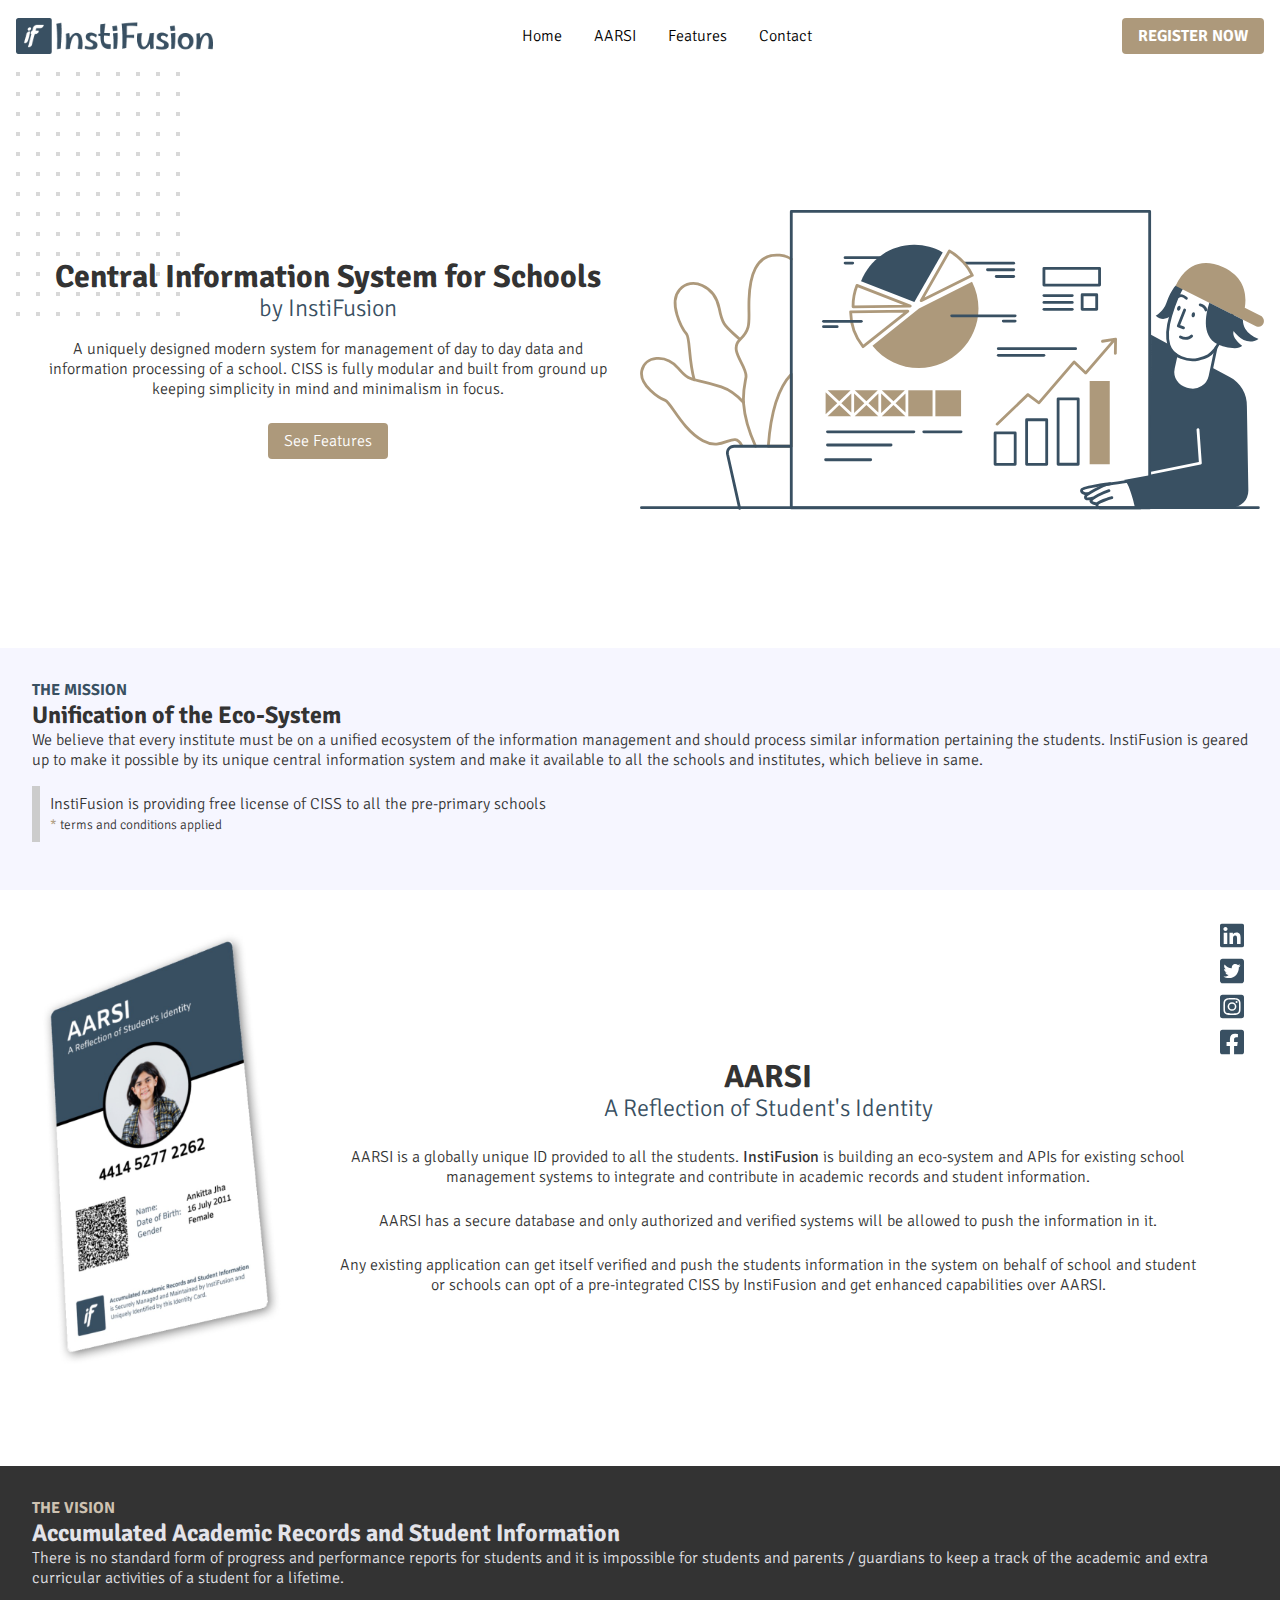
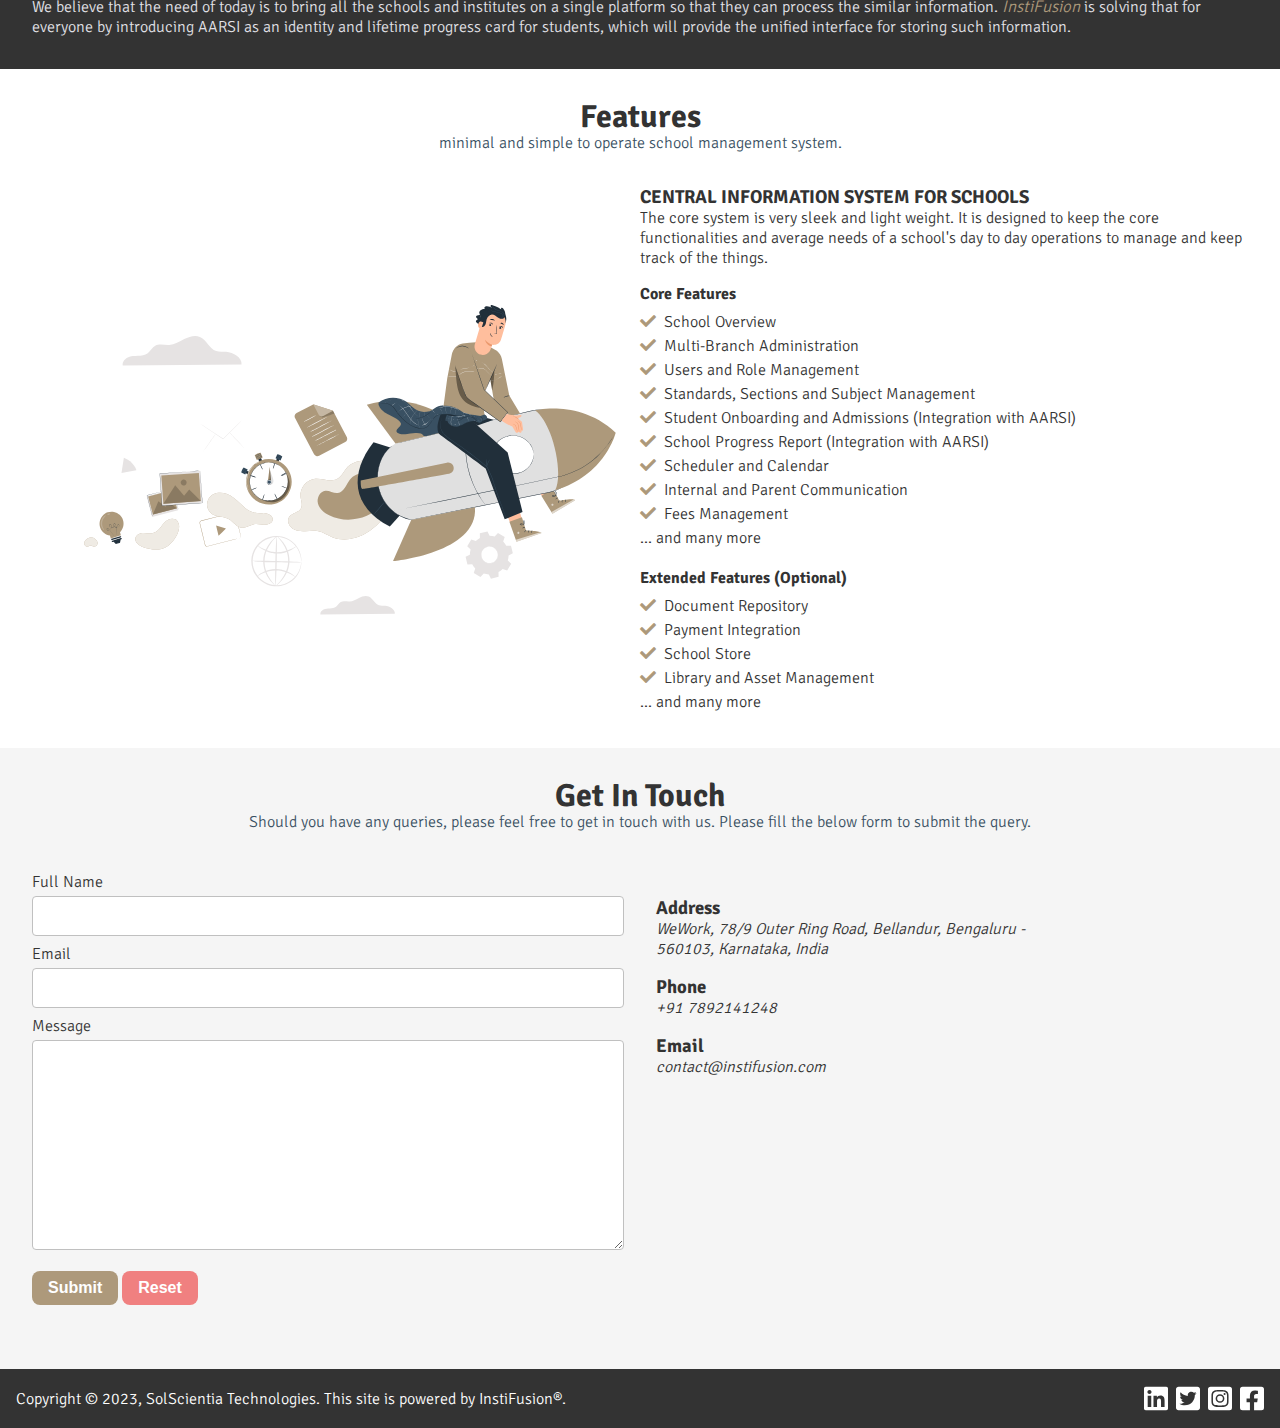
==== index.html @ fc9e1038 "initial commit" ====
<!DOCTYPE html>
<html lang="en">

<head>
  <meta charset="UTF-8">
  <meta name="viewport" content="width=device-width, initial-scale=1.0, shrink-to-fit=no, maximum-scale=1.0, user-scalable=no">
  <title>InstiFusion - AARSI: One Nation, One ID for Students</title>
  <link rel="shortcut icon" type="image/x-icon" href="favicon.ico">
  <link rel="manifest" href="manifest.webmanifest">
  <link rel="apple-touch-icon" sizes="180x180" href="assets/icons/apple-touch-icon.png">
  <link rel="icon" type="image/png" sizes="32x32" href="favicon-32x32.png">
  <link rel="icon" type="image/png" sizes="194x194" href="favicon-194x194.png">
  <link rel="icon" type="image/png" sizes="192x192" href="assets/icons/android-chrome-192x192.png">
  <link rel="icon" type="image/png" sizes="16x16" href="favicon-16x16.png">
  <link rel="icon" type="image/svg+xml" href="favicon.svg">
  <link rel="icon" type="image/png" href="favicon.png">
  <link rel="mask-icon" href="assets/icons/safari-pinned-tab.svg" color="#395062">
  <meta name="msapplication-TileColor" content="#395062">
  <meta name="msapplication-TileImage" content="assets/icons/mstile-144x144.png">
  <meta name="msapplication-config" content="browserconfig.xml">
  <meta name="theme-color" content="#395062">
  <meta property="og:title" content="One Nation, One ID for Students | InstiFusion">
  <meta property="og:site_name" content="InstiFusion">
  <meta property="og:url" content="https://integration-srv.instifusion.com">
  <meta property="og:description" content="InstiFusion is the privately managed repository of the students academic records and the issuer of the AARSI ID (Accumulated Academic Records and Student Information Identifier).">
  <meta property="og:type" content="website">
  <meta property="og:image" content="https://integration-srv.instifusion.com/assets/instifusion-social-open-graph-1200x630.jpg">
  <meta property="og:image:width" content="1280">
  <meta property="og:image:height" content="640">
  <meta name="description" content="InstiFusion is the privately managed repository of the students academic records and the issuer of the AARSI ID (Accumulated Academic Records and Student Information Identifier)." />
  <meta name="keywords" content="School Management System, One Nation One ID for Students, School ERP, School CRM" />
  <link rel="preconnect" href="https://fonts.googleapis.com">
  <link rel="preconnect" href="https://fonts.gstatic.com" crossorigin>
  <link rel="stylesheet" href="https://cdnjs.cloudflare.com/ajax/libs/font-awesome/5.10.0/css/all.min.css">
  <link rel="stylesheet" href="styles/main.min.css">
  <link rel="stylesheet" href="styles/mobile.min.css">
  <link rel="stylesheet" href="https://fonts.googleapis.com/css2?family=Work+Sans:wght@300;400;500;600;700&display=swap">
  <link rel="stylesheet" href="https://fonts.googleapis.com/css2?family=Signika+Negative:wght@300;400;500;600;700&display=swap">
  <!-- Google tag (gtag.js) -->
  <script async src="https://www.googletagmanager.com/gtag/js?id=G-83CC4L3MT0"></script>
  <script>
    window.dataLayer = window.dataLayer || [];
    function gtag() { dataLayer.push(arguments); }
    gtag('js', new Date());

    gtag('config', 'G-83CC4L3MT0');
  </script>
</head>

<body>
  <header>
    <div class="logo">
      <img src="assets/instifusion-logo-text-theme.png" width="264" height="48" alt="logo" class="full">
      <img src="assets/instifusion-logo-theme.png" width="264" height="48" alt="logo" class="small">
    </div>
    <nav>
      <ul>
        <li>
          <a href="#home">home</a>
        </li>
        <li>
          <a href="#aarsi">AARSI</a>
        </li>
        <li>
          <a href="#features">features</a>
        </li>
        <li>
          <a href="#contact">contact</a>
        </li>
      </ul>
    </nav>
    <div class="actions">
      <a href="https://portal.integration-srv.instifusion.com/auth/signup">Register Now</a>
    </div>
  </header>
  <main>
    <!-- HOME SECTION -->
    <section id="home">
      <div class="section-content center-text">
        <div class="heading">
          <div>
            <h1>Central Information System for Schools</h1>
            <span>by InstiFusion</span>
          </div>
          <p>A uniquely designed modern system for management of day to day data and information processing of a school.
            CISS is fully modular and built from ground up keeping simplicity in mind and minimalism in focus.</p>
        </div>
        <a href="#features" class="button">See Features</a>
      </div>
      <img src="assets/graphs-statistics_outline.svg" alt="hero" width="784" height="1344" class="section-graphics">
    </section>

    <!-- HOME ADDON SECTION -->
    <section id="home-addon">
      <span class="caption">The Mission</span>
      <h2>Unification of the Eco-System</h2>
      <p>We believe that every institute must be on a unified ecosystem of the information management and should process similar information pertaining the students.
        InstiFusion is geared up to make it possible by its unique central information system and make it available to all the schools and institutes, which believe in same.</p>
      <blockquote>InstiFusion is providing free license of CISS to all the pre-primary schools<br><small><span style="color: var(--secondary-color)">* </span>terms and conditions applied</small></blockquote>
    </section>

    <!-- AARSI SECTION -->
    <section id="aarsi">
      <img src="assets/aarsi_card_03-squashed.jpg" alt="hero" width="784" height="1344">
      <div class="section-content center-text">
        <ul>
          <li><a href="https://linkedin.com/showcase/instifusion" target="_blank"><img src="assets/icons/social/linkedin-square.svg" alt="linkedin"></a></li>
          <li><a href="https://twitter.com/InstiFusionID" target="_blank"><img src="assets/icons/social/twitter-square.svg" alt="twitter"></a></li>
          <li><a href="https://instagram.com/InstiFusion" target="_blank"><img src="assets/icons/social/instagram-square.svg" alt="instagram"></a></li>
          <li><a href="https://facebook.com/InstiFusion" target="_blank"><img src="assets/icons/social/facebook-square.svg" alt="facebook"></a></li>
        </ul>
        <div class="heading">
          <h2>AARSI</h2>
          <span>A Reflection of Student's Identity</span>
        </div>
        <div>AARSI is a globally unique ID provided to all the students. <strong>InstiFusion</strong> is building an eco-system and APIs for existing school management systems to integrate and contribute in academic records and student information.</div>
        <div>AARSI has a secure database and only authorized and verified systems will be allowed to push the information in it.</div>
        <div>Any existing application can get itself verified and push the students information in the system on behalf of school and student or schools can opt of a pre-integrated CISS by InstiFusion and get enhanced capabilities over AARSI.</div>
        <!-- <a class="button">Learn more</a> -->
      </div>
    </section>

    <!-- AARSI ADDON SECTION -->
    <section id="aarsi-addon">
      <span class="caption light">The Vision</span>
      <h2>Accumulated Academic Records and Student Information</h2>
      <p>There is no standard form of progress and performance reports for students and it is impossible for students and parents / guardians to keep a track of the academic and
        extra curricular activities of a student for a lifetime.</p>
      <p style="margin-top: 0.5rem;">We believe that the need of today is to bring all the schools and institutes on a single platform so that they can process the similar information.
        <span style="color: var(--secondary-color); font-style: italic; font-size: 1.05em;">InstiFusion</span> is solving that for everyone by introducing AARSI as an identity and lifetime progress card for students, which will provide the unified interface for storing such information.
      </p>
    </section>

    <!-- FEATURES SECTION -->
    <section id="features">
      <h2 class="center-text">Features</h2>
      <p class="center-text">minimal and simple to operate school management system.</p>
      <div>

        <img src="assets/instifusion-features-infographic.svg" alt="hero" width="784" height="1344">

        <div class="section-contents">
          <div>
            <h3>CENTRAL INFORMATION SYSTEM FOR SCHOOLS</h3>
            <p>The core system is very sleek and light weight. It is designed to keep the core functionalities and average needs of a school's day to day operations to manage and keep track of the things.</p>
          </div>
          <div>
            <h4>Core Features</h4>
            <ul>
              <li><i class="fa fa-check"></i> School Overview</li>
              <li><i class="fa fa-check"></i> Multi-Branch Administration</li>
              <li><i class="fa fa-check"></i> Users and Role Management</li>
              <li><i class="fa fa-check"></i> Standards, Sections and Subject Management</li>
              <li><i class="fa fa-check"></i> Student Onboarding and Admissions (Integration with AARSI)</li>
              <li><i class="fa fa-check"></i> School Progress Report (Integration with AARSI)</li>
              <li><i class="fa fa-check"></i> Scheduler and Calendar</li>
              <li><i class="fa fa-check"></i> Internal and Parent Communication</li>
              <li><i class="fa fa-check"></i> Fees Management</li>
              <li>... and many more</li>
            </ul>
          </div>
          <div>
            <h4>Extended Features (Optional)</h4>
            <ul>
              <li><i class="fa fa-check"></i> Document Repository</li>
              <li><i class="fa fa-check"></i> Payment Integration</li>
              <li><i class="fa fa-check"></i> School Store</li>
              <li><i class="fa fa-check"></i> Library and Asset Management</li>
              <li>... and many more</li>
            </ul>
          </div>
        </div>
      </div>
    </section>

    <!-- SECTION CONTACT -->
    <section id="contact">
      <div class="heading center-text">
        <h2 class="center-text">Get In Touch</h2>
        <p>Should you have any queries, please feel free to get in touch with us. Please fill the below form to submit the query.</p>
      </div>

      <div class="section-content">
        <form action="https://formsubmit.co/88fb4e77d060c62035927e49495a8a98" method="POST">
          <input type="hidden" name="_next" value="https://integration-srv.instifusion.com">
          <input type="hidden" name="_subject" value="InstiFusion Form Submission">
          <!-- <input type="hidden" name="_captcha" value="true"> -->
          <div>
            <label for="txtName">Full Name</label>
            <input class="txtName" name="txtName" id="txtName" type="text" required>
          </div>
          <div>
            <label for="txtEmail">Email</label>
            <input class="txtEmail" name="txtEmail" id="txtEmail" type="email" required>
          </div>
          <div>
            <label for="txtMessage">Message</label>
            <textarea class="txtMessage" name="txtMessage" id="txtMessage" rows="10" maxlength="50"></textarea>
          </div>
          <div style="padding-top: 1rem;">
            <input type="submit" value="Submit">
            <input type="reset" value="Reset">
          </div>
        </form>
        <div>
          <div>
            <h3>Address</h3>
            <address>WeWork, 78/9 Outer Ring Road, Bellandur, Bengaluru - 560103, Karnataka, India</address>
          </div>
          <div>
            <h3>Phone</h3>
            <em>+91 7892141248</em>
          </div>
          <div>
            <h3>Email</h3>
            <em>contact@instifusion.com</em>
          </div>
        </div>
      </div>
    </section>
  </main>
  <footer>
    <div>Copyright © 2023, SolScientia Technologies. This site is powered by InstiFusion®.</div>
    <div>
      <ul>
        <li><a href="https://linkedin.com/showcase/instifusion" target="_blank"><img src="assets/icons/social/linkedin-square-white.svg" alt="linkedin"></a></li>
        <li><a href="https://twitter.com/InstiFusionID" target="_blank"><img src="assets/icons/social/twitter-square-white.svg" alt="twitter"></a></li>
        <li><a href="https://instagram.com/InstiFusion" target="_blank"><img src="assets/icons/social/instagram-square-white.svg" alt="instagram"></a></li>
        <li><a href="https://facebook.com/InstiFusion" target="_blank"><img src="assets/icons/social/facebook-square-white.svg" alt="facebook"></a></li>
      </ul>
    </div>
  </footer>
  <!-- <script src="main.js"></script> -->
</body>

</html>
---- styles/main.min.css ----
:root {
  --primary-color: #395062;
  --secondary-color: #AD997B;
  --secondary-color-light: #CEC2B1;
  --radius: 0.25rem;
}

html {
  font-family: "Signika Negative", sans-serif;
  font-weight: 300;
  font-size: 16px;
  scroll-behavior: smooth;
  scroll-padding-top: 4.5rem;
}

*,
* > *,
::after,
::before {
  box-sizing: border-box;
}

body {
  margin: 0;
  margin-inline: auto;
  max-width: 80rem;
  color: #333333;
}

h1,
h2,
h3,
h4,
h5,
h6,
p {
  margin: 0;
  padding: 0;
}

blockquote {
  border-left: 0.5rem solid #ccc;
  padding: 0.5em 10px;
  margin-inline: 0;
}

.caption {
  color: var(--primary-color);
  text-transform: uppercase;
  font-weight: 700;
  display: inline-block;
}
.caption.light {
  color: var(--secondary-color-light);
}

.center-text {
  text-align: center;
}

a.button {
  text-decoration: none;
  background-color: var(--secondary-color);
  color: white;
  -webkit-appearance: none;
     -moz-appearance: none;
          appearance: none;
  border: none;
  border-radius: var(--radius);
  padding: 0.5rem 1rem;
}

header {
  min-height: 4.5rem;
  display: flex;
  justify-content: space-between;
  align-items: center;
  background-color: #fff;
  position: sticky;
  top: 0;
  z-index: 1;
}
header > .actions {
  padding-inline: 1rem;
}
header > .actions > button,
header > .actions > a {
  font-size: 1rem;
  -webkit-appearance: none;
     -moz-appearance: none;
          appearance: none;
  border: none;
  background-color: var(--secondary-color);
  color: white;
  padding-inline: 1rem;
  padding-block: 0.5rem;
  border-radius: var(--radius);
  text-transform: uppercase;
  font-weight: bold;
  text-decoration: none;
}
header > .logo {
  padding-inline: 1rem;
}
header > .logo > img {
  width: auto;
  height: 2.25rem;
}
header > .logo > img.full {
  display: block;
}
header > .logo > img.small {
  display: none;
}
header > nav > ul {
  display: flex;
  gap: 2rem;
  list-style: none;
  margin: 0;
  padding: 0;
}
header > nav > ul > li > a {
  text-decoration: none;
  color: black;
  text-transform: capitalize;
}
header > nav > ul > li > a:hover {
  color: var(--secondary-color);
}

footer {
  background-color: #333333;
  color: white;
  padding-block: 1rem;
  display: flex;
  justify-content: space-between;
  align-items: center;
  padding-inline: 1rem;
}
footer ul {
  padding: 0;
  margin: 0;
  list-style: none;
  top: 1rem;
  display: flex;
  flex-direction: row;
  gap: 0.5rem;
}
footer ul img {
  width: 1.5rem;
  height: auto;
  display: block;
  fill: var(--secondary-color);
}

#home {
  display: grid;
  grid-template-columns: 1fr minmax(18rem, 1fr);
  align-items: center;
  background-color: #fff;
  min-height: 36rem;
  padding-inline: 1rem;
  padding-block: 4rem;
  position: relative;
  grid-template-areas: "caption image";
}
#home::before {
  left: -4rem;
  top: 0;
  position: absolute;
  content: "";
  width: 16rem;
  height: 16rem;
  background: url(../assets/dots.png);
  background-size: contain cover;
  background-repeat: no-repeat;
}
#home .section-content {
  grid-area: caption;
  display: flex;
  flex-grow: 1;
  position: relative;
  padding-inline: 2rem;
  flex-direction: column;
  align-items: center;
  justify-content: center;
  gap: 1.5rem;
}
#home .section-content .heading {
  display: flex;
  flex-direction: column;
  gap: 1rem;
}
#home .section-content .heading h1 {
  font-size: 2rem;
  line-height: 1;
}
#home .section-content .heading span {
  font-size: 1.5em;
  color: var(--primary-color);
}
#home img {
  grid-area: image;
  max-width: 100%;
  height: auto;
}

#home-addon {
  padding: 2rem;
  background-color: #F6F6FF;
}

#aarsi {
  display: grid;
  grid-template-columns: 18rem 1fr;
  grid-template-areas: "image caption";
  min-height: 36rem;
  background-color: initial;
  padding: 1rem;
}
#aarsi .section-content {
  grid-area: caption;
  position: relative;
  box-sizing: content-box;
  padding-inline: 2rem 4rem;
  display: flex;
  flex-direction: column;
  align-items: center;
  justify-content: center;
  gap: 1.5rem;
}
#aarsi .section-content .heading h2 {
  font-size: 2rem;
  line-height: 1;
}
#aarsi .section-content .heading span {
  font-size: 1.5rem;
  color: var(--primary-color);
}
#aarsi .section-content > ul {
  position: absolute;
  padding: 0;
  margin: 0;
  right: 1.25rem;
  list-style: none;
  top: 1rem;
  display: flex;
  flex-direction: column;
  gap: 0.5rem;
}
#aarsi .section-content > ul img {
  width: 1.5rem;
  height: auto;
  display: block;
}
#aarsi > img {
  grid-area: image;
  max-width: min(100%, 18rem);
  height: auto;
}

#aarsi-addon {
  padding: 2rem;
  background-color: #333;
  color: #e3e3e9;
}

#features {
  padding-top: 2rem;
  background-color: #fff;
}
#features h2 {
  font-size: 2rem;
  line-height: 1;
}
#features > p {
  color: var(--primary-color);
}
#features > div {
  display: grid;
  grid-template-columns: minmax(18rem, 1fr) 1fr;
  grid-template-areas: "image caption";
  align-items: center;
  background-color: initial;
  padding: 2rem;
}
#features > div .section-contents {
  grid-area: caption;
  display: flex;
  flex-direction: column;
  gap: 1rem;
}
#features > div .section-contents ul {
  padding-left: 0;
  list-style: none;
  margin: 0.5rem 0 0;
}
#features > div .section-contents ul li {
  min-height: 1.5rem;
}
#features > div .section-contents ul li > i {
  padding-inline-end: 0.25rem;
  color: var(--secondary-color);
}
#features > div img {
  grid-area: image;
  max-width: 100%;
  height: auto;
}

#contact {
  padding-block: 2rem;
  background-color: #f5f5f5;
}
#contact .heading {
  display: flex;
  flex-direction: column;
}
#contact .heading h2 {
  font-size: 2rem;
  line-height: 1;
}
#contact .heading span {
  font-size: 1.5em;
  color: var(--primary-color);
}
#contact .heading p {
  color: var(--primary-color);
}
#contact > .section-content {
  display: grid;
  grid-template-columns: 1fr minmax(18rem, 1fr);
  grid-template-areas: "form contact";
  gap: 2rem;
  padding-block: 2rem;
  padding-inline: 2rem;
}
#contact > .section-content > form {
  grid-area: form;
  display: flex;
  flex-direction: column;
  align-items: stretch;
  flex-grow: 1;
}
#contact > .section-content > form label {
  margin: 0.5rem 0 0.25rem;
  display: block;
}
#contact > .section-content > form input[type=text],
#contact > .section-content > form input[type=email] {
  height: 2.5rem;
}
#contact > .section-content > form input[type=text],
#contact > .section-content > form input[type=email],
#contact > .section-content > form textarea {
  font-family: "Signika Negative", sans-serif;
  font-size: 16px;
  padding: 0.25rem 0.5rem;
  border: 1px solid silver;
  border-radius: 0.25rem;
  line-height: 1.25rem;
  width: 100%;
}
#contact > .section-content > form input[type=submit],
#contact > .section-content > form input[type=reset] {
  font-size: 1rem;
  -webkit-appearance: none;
     -moz-appearance: none;
          appearance: none;
  border: none;
  background-color: var(--secondary-color);
  color: white;
  padding-inline: 1rem;
  padding-block: 0.5rem;
  border-radius: 0.5rem;
  font-weight: bold;
}
#contact > .section-content > form input[type=reset] {
  background-color: lightcoral;
}
#contact > .section-content > div {
  grid-area: contact;
  max-width: 24rem;
  display: flex;
  flex-direction: column;
  gap: 1rem;
  padding-block: 2rem;
}
---- styles/mobile.min.css ----
@media (max-width: calc(28rem - 1px)) {
  header > .logo > img.full {
    display: none;
  }
  header > .logo > img.small {
    display: block;
  }
}
@media (max-width: calc(48rem - 1px)) {
  header > nav {
    display: none;
  }
  footer {
    flex-direction: column;
    align-items: center;
    text-align: center;
    gap: 1rem;
  }
  #home {
    grid-template-columns: 1fr;
    grid-template-areas: "caption" "image";
    gap: 2rem;
  }
  #home .section-content {
    padding-inline: initial;
  }
  #home-addon {
    padding: 1rem;
  }
  #aarsi {
    grid-template-columns: 1fr;
    grid-template-areas: "image" "caption";
  }
  #aarsi .section-content {
    padding-inline: initial;
  }
  #aarsi .section-content > ul {
    display: none;
  }
  #aarsi > img {
    justify-self: center;
  }
  #aarsi-addon {
    padding: 1rem;
  }
  #features > p {
    padding-inline: 1rem;
  }
  #features > div {
    grid-template-columns: 1fr;
    grid-template-areas: "image" "caption";
    padding: 1rem;
  }
  #contact .heading {
    padding-inline: 1rem;
  }
  #contact > .section-content {
    padding: 1rem;
    grid-template-columns: 1fr;
    grid-template-areas: "form" "contact";
  }
}
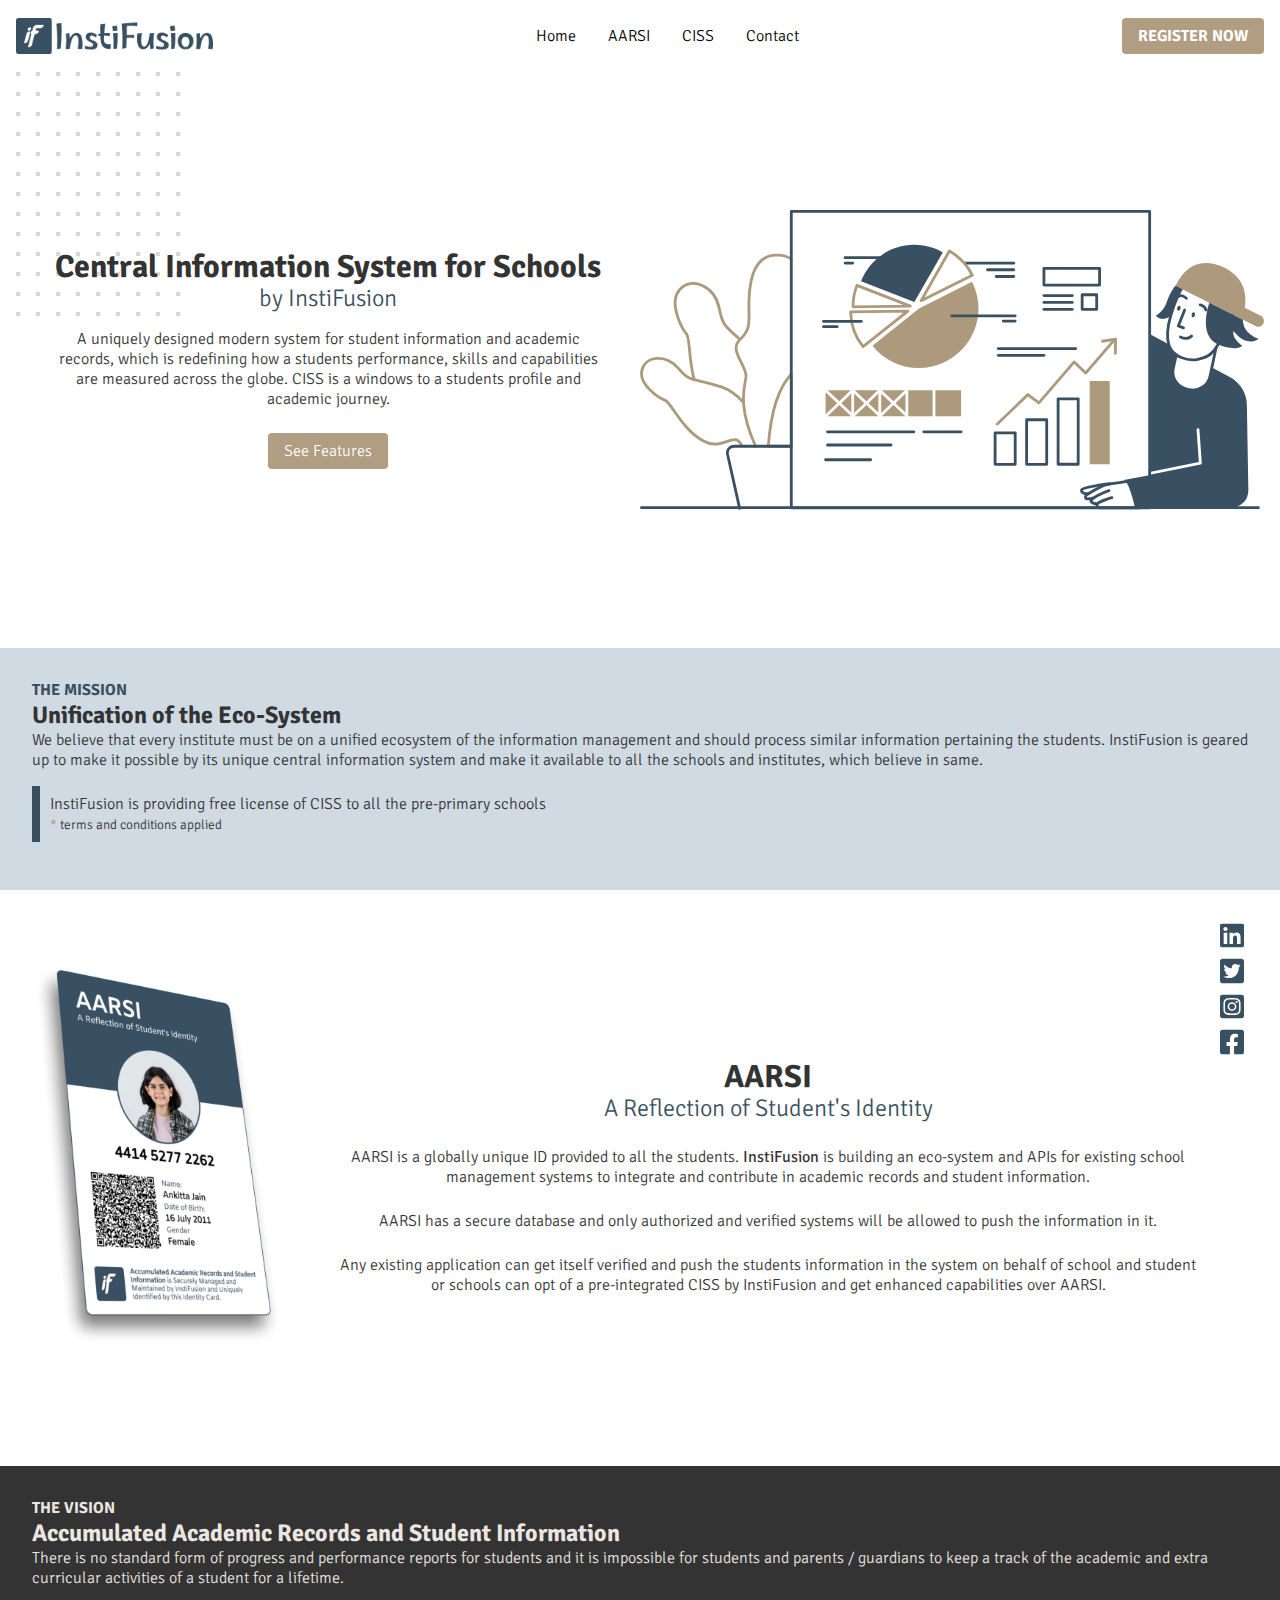
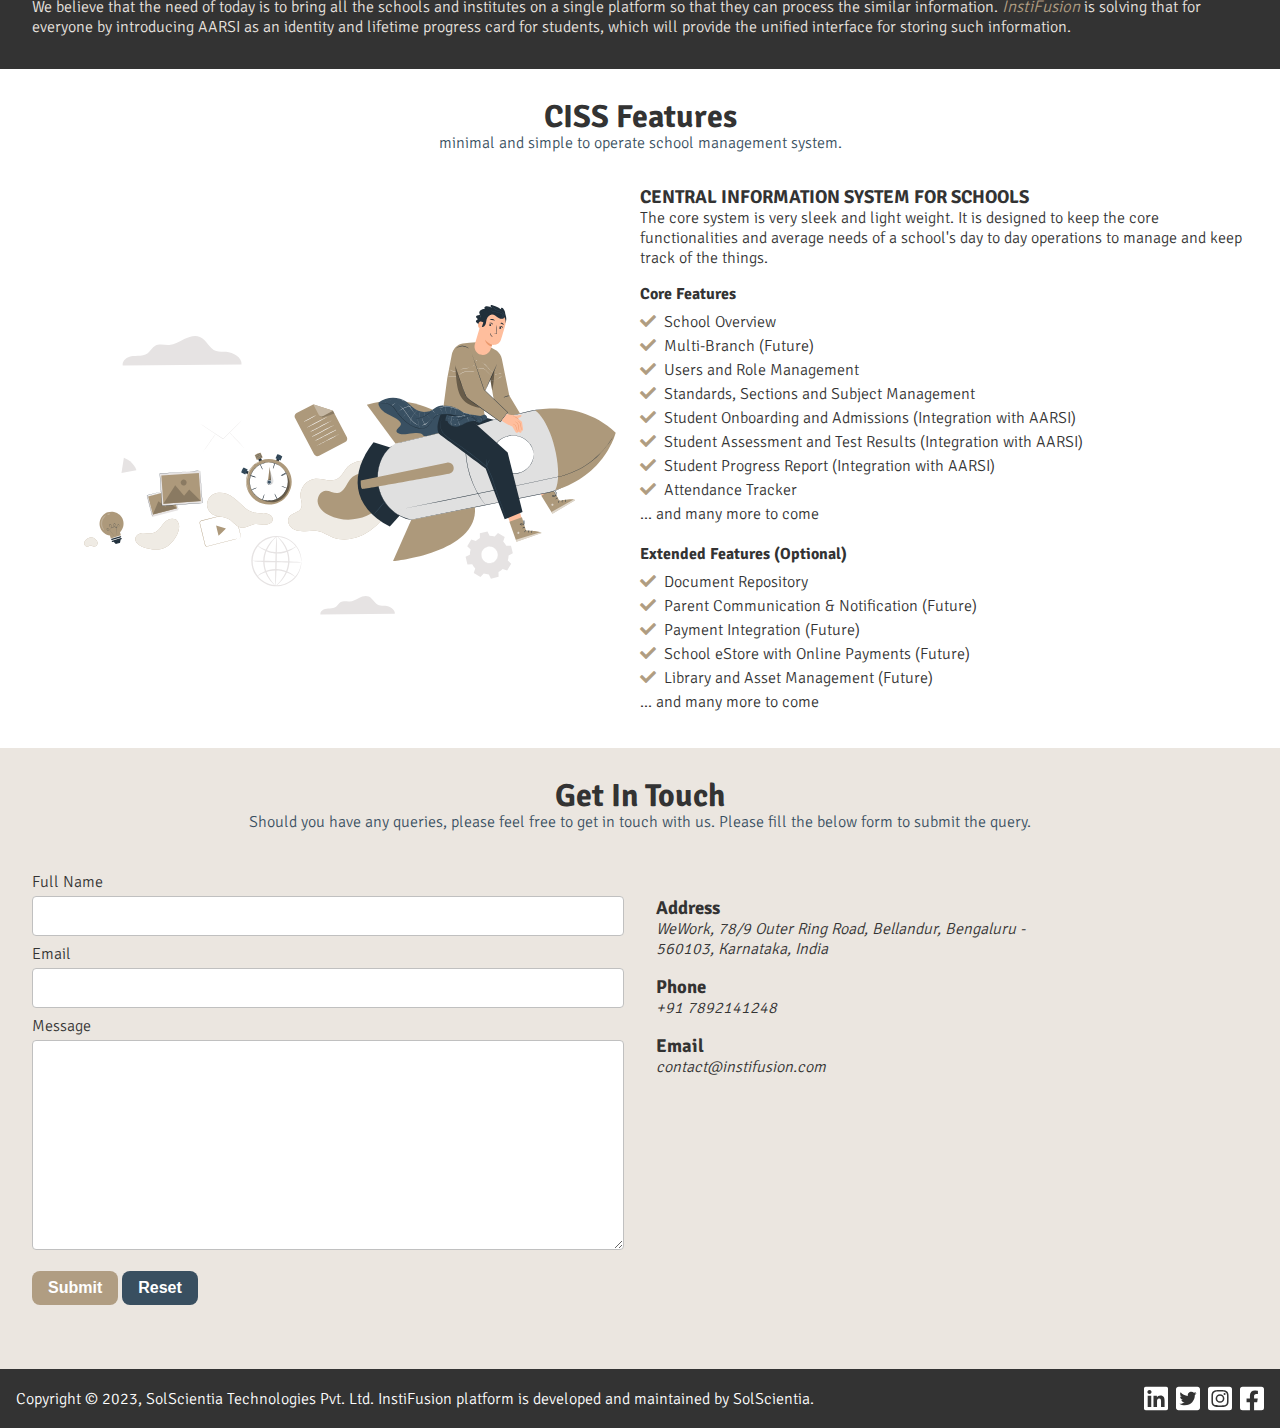
==== commit dbe95807: "updated site contents" ====
--- a/index.html
+++ b/index.html
@@ -4,7 +4,7 @@
 <head>
   <meta charset="UTF-8">
   <meta name="viewport" content="width=device-width, initial-scale=1.0, shrink-to-fit=no, maximum-scale=1.0, user-scalable=no">
-  <title>InstiFusion - AARSI: One Nation, One ID for Students</title>
+  <title>One Nation, One ID for Students | InstiFusion</title>
   <link rel="shortcut icon" type="image/x-icon" href="favicon.ico">
   <link rel="manifest" href="manifest.webmanifest">
   <link rel="apple-touch-icon" sizes="180x180" href="assets/icons/apple-touch-icon.png">
@@ -22,13 +22,13 @@
   <meta property="og:title" content="One Nation, One ID for Students | InstiFusion">
   <meta property="og:site_name" content="InstiFusion">
   <meta property="og:url" content="https://integration-srv.instifusion.com">
-  <meta property="og:description" content="InstiFusion is the privately managed repository of the students academic records and the issuer of the AARSI ID (Accumulated Academic Records and Student Information Identifier).">
+  <meta property="og:description" content="The Issuer of AARSI ID (Accumulated Academic Records and Student Information Identifier).">
   <meta property="og:type" content="website">
   <meta property="og:image" content="https://integration-srv.instifusion.com/assets/instifusion-social-open-graph-1200x630.jpg">
   <meta property="og:image:width" content="1280">
   <meta property="og:image:height" content="640">
-  <meta name="description" content="InstiFusion is the privately managed repository of the students academic records and the issuer of the AARSI ID (Accumulated Academic Records and Student Information Identifier)." />
-  <meta name="keywords" content="School Management System, One Nation One ID for Students, School ERP, School CRM" />
+  <meta name="description" content="The Issuer of AARSI ID (Accumulated Academic Records and Student Information Identifier)." />
+  <meta name="keywords" content="Central Information System for Schools, AARSI, Accumulated Academic Records and Student Information, School Management System, School ERP" />
   <link rel="preconnect" href="https://fonts.googleapis.com">
   <link rel="preconnect" href="https://fonts.gstatic.com" crossorigin>
   <link rel="stylesheet" href="https://cdnjs.cloudflare.com/ajax/libs/font-awesome/5.10.0/css/all.min.css">
@@ -62,7 +62,7 @@
           <a href="#aarsi">AARSI</a>
         </li>
         <li>
-          <a href="#features">features</a>
+          <a href="#ciss">CISS</a>
         </li>
         <li>
           <a href="#contact">contact</a>
@@ -82,8 +82,7 @@
             <h1>Central Information System for Schools</h1>
             <span>by InstiFusion</span>
           </div>
-          <p>A uniquely designed modern system for management of day to day data and information processing of a school.
-            CISS is fully modular and built from ground up keeping simplicity in mind and minimalism in focus.</p>
+          <p>A uniquely designed modern system for student information and academic records, which is redefining how a students performance, skills and capabilities are measured across the globe. CISS is a windows to a students profile and academic journey.</p>
         </div>
         <a href="#features" class="button">See Features</a>
       </div>
@@ -101,7 +100,7 @@
 
     <!-- AARSI SECTION -->
     <section id="aarsi">
-      <img src="assets/aarsi_card_03-squashed.jpg" alt="hero" width="784" height="1344">
+      <img src="assets/aarsi_card_03-squashed.png" alt="hero" width="784" height="1344">
       <div class="section-content center-text">
         <ul>
           <li><a href="https://linkedin.com/showcase/instifusion" target="_blank"><img src="assets/icons/social/linkedin-square.svg" alt="linkedin"></a></li>
@@ -132,8 +131,8 @@
     </section>
 
     <!-- FEATURES SECTION -->
-    <section id="features">
-      <h2 class="center-text">Features</h2>
+    <section id="ciss">
+      <h2 class="center-text">CISS Features</h2>
       <p class="center-text">minimal and simple to operate school management system.</p>
       <div>
 
@@ -148,25 +147,25 @@
             <h4>Core Features</h4>
             <ul>
               <li><i class="fa fa-check"></i> School Overview</li>
-              <li><i class="fa fa-check"></i> Multi-Branch Administration</li>
+              <li><i class="fa fa-check"></i> Multi-Branch (Future)</li>
               <li><i class="fa fa-check"></i> Users and Role Management</li>
               <li><i class="fa fa-check"></i> Standards, Sections and Subject Management</li>
               <li><i class="fa fa-check"></i> Student Onboarding and Admissions (Integration with AARSI)</li>
-              <li><i class="fa fa-check"></i> School Progress Report (Integration with AARSI)</li>
-              <li><i class="fa fa-check"></i> Scheduler and Calendar</li>
-              <li><i class="fa fa-check"></i> Internal and Parent Communication</li>
-              <li><i class="fa fa-check"></i> Fees Management</li>
-              <li>... and many more</li>
+              <li><i class="fa fa-check"></i> Student Assessment and Test Results (Integration with AARSI)</li>
+              <li><i class="fa fa-check"></i> Student Progress Report (Integration with AARSI)</li>
+              <li><i class="fa fa-check"></i> Attendance Tracker</li>
+              <li>... and many more to come</li>
             </ul>
           </div>
           <div>
             <h4>Extended Features (Optional)</h4>
             <ul>
               <li><i class="fa fa-check"></i> Document Repository</li>
-              <li><i class="fa fa-check"></i> Payment Integration</li>
-              <li><i class="fa fa-check"></i> School Store</li>
-              <li><i class="fa fa-check"></i> Library and Asset Management</li>
-              <li>... and many more</li>
+              <li><i class="fa fa-check"></i> Parent Communication &amp; Notification (Future)</li>
+              <li><i class="fa fa-check"></i> Payment Integration (Future)</li>
+              <li><i class="fa fa-check"></i> School eStore with Online Payments (Future)</li>
+              <li><i class="fa fa-check"></i> Library and Asset Management (Future)</li>
+              <li>... and many more to come</li>
             </ul>
           </div>
         </div>
@@ -220,7 +219,7 @@
     </section>
   </main>
   <footer>
-    <div>Copyright © 2023, SolScientia Technologies. This site is powered by InstiFusion®.</div>
+    <div>Copyright © 2023, SolScientia Technologies Pvt. Ltd. InstiFusion platform is developed and maintained by SolScientia.</div>
     <div>
       <ul>
         <li><a href="https://linkedin.com/showcase/instifusion" target="_blank"><img src="assets/icons/social/linkedin-square-white.svg" alt="linkedin"></a></li>
--- a/styles/main.min.css
+++ b/styles/main.min.css
@@ -1,8 +1,10 @@
 :root {
-  --primary-color: #395062;
-  --secondary-color: #AD997B;
-  --secondary-color-light: #CEC2B1;
+  --primary-color: hsl(206, 26%, 30%);
+  --primary-color-light: hsl(206, 26%, 85%);
+  --secondary-color: hsl(35, 23%, 60%);
+  --secondary-color-light: hsl(35, 23%, 90%);
   --radius: 0.25rem;
+  --body-color: hsl(0, 0%, 20%);
 }
 
 html {
@@ -24,7 +26,7 @@
   margin: 0;
   margin-inline: auto;
   max-width: 80rem;
-  color: #333333;
+  color: var(--body-color);
 }
 
 h1,
@@ -39,7 +41,7 @@
 }
 
 blockquote {
-  border-left: 0.5rem solid #ccc;
+  border-left: 0.5rem solid var(--primary-color);
   padding: 0.5em 10px;
   margin-inline: 0;
 }
@@ -61,7 +63,7 @@
 a.button {
   text-decoration: none;
   background-color: var(--secondary-color);
-  color: white;
+  color: #fff;
   -webkit-appearance: none;
      -moz-appearance: none;
           appearance: none;
@@ -91,7 +93,7 @@
           appearance: none;
   border: none;
   background-color: var(--secondary-color);
-  color: white;
+  color: #fff;
   padding-inline: 1rem;
   padding-block: 0.5rem;
   border-radius: var(--radius);
@@ -121,7 +123,7 @@
 }
 header > nav > ul > li > a {
   text-decoration: none;
-  color: black;
+  color: #000;
   text-transform: capitalize;
 }
 header > nav > ul > li > a:hover {
@@ -129,8 +131,8 @@
 }
 
 footer {
-  background-color: #333333;
-  color: white;
+  background-color: var(--body-color);
+  color: #fff;
   padding-block: 1rem;
   display: flex;
   justify-content: space-between;
@@ -207,7 +209,7 @@
 
 #home-addon {
   padding: 2rem;
-  background-color: #F6F6FF;
+  background-color: var(--primary-color-light);
 }
 
 #aarsi {
@@ -261,22 +263,22 @@
 
 #aarsi-addon {
   padding: 2rem;
-  background-color: #333;
-  color: #e3e3e9;
-}
-
-#features {
+  background-color: var(--body-color);
+  color: var(--secondary-color-light);
+}
+
+#ciss {
   padding-top: 2rem;
   background-color: #fff;
 }
-#features h2 {
+#ciss h2 {
   font-size: 2rem;
   line-height: 1;
 }
-#features > p {
-  color: var(--primary-color);
-}
-#features > div {
+#ciss > p {
+  color: var(--primary-color);
+}
+#ciss > div {
   display: grid;
   grid-template-columns: minmax(18rem, 1fr) 1fr;
   grid-template-areas: "image caption";
@@ -284,25 +286,25 @@
   background-color: initial;
   padding: 2rem;
 }
-#features > div .section-contents {
+#ciss > div .section-contents {
   grid-area: caption;
   display: flex;
   flex-direction: column;
   gap: 1rem;
 }
-#features > div .section-contents ul {
+#ciss > div .section-contents ul {
   padding-left: 0;
   list-style: none;
   margin: 0.5rem 0 0;
 }
-#features > div .section-contents ul li {
+#ciss > div .section-contents ul li {
   min-height: 1.5rem;
 }
-#features > div .section-contents ul li > i {
+#ciss > div .section-contents ul li > i {
   padding-inline-end: 0.25rem;
   color: var(--secondary-color);
 }
-#features > div img {
+#ciss > div img {
   grid-area: image;
   max-width: 100%;
   height: auto;
@@ -310,7 +312,7 @@
 
 #contact {
   padding-block: 2rem;
-  background-color: #f5f5f5;
+  background-color: var(--secondary-color-light);
 }
 #contact .heading {
   display: flex;
@@ -369,14 +371,14 @@
           appearance: none;
   border: none;
   background-color: var(--secondary-color);
-  color: white;
+  color: #fff;
   padding-inline: 1rem;
   padding-block: 0.5rem;
   border-radius: 0.5rem;
   font-weight: bold;
 }
 #contact > .section-content > form input[type=reset] {
-  background-color: lightcoral;
+  background-color: var(--primary-color);
 }
 #contact > .section-content > div {
   grid-area: contact;
--- a/styles/mobile.min.css
+++ b/styles/mobile.min.css
@@ -43,10 +43,10 @@
   #aarsi-addon {
     padding: 1rem;
   }
-  #features > p {
+  #ciss > p {
     padding-inline: 1rem;
   }
-  #features > div {
+  #ciss > div {
     grid-template-columns: 1fr;
     grid-template-areas: "image" "caption";
     padding: 1rem;
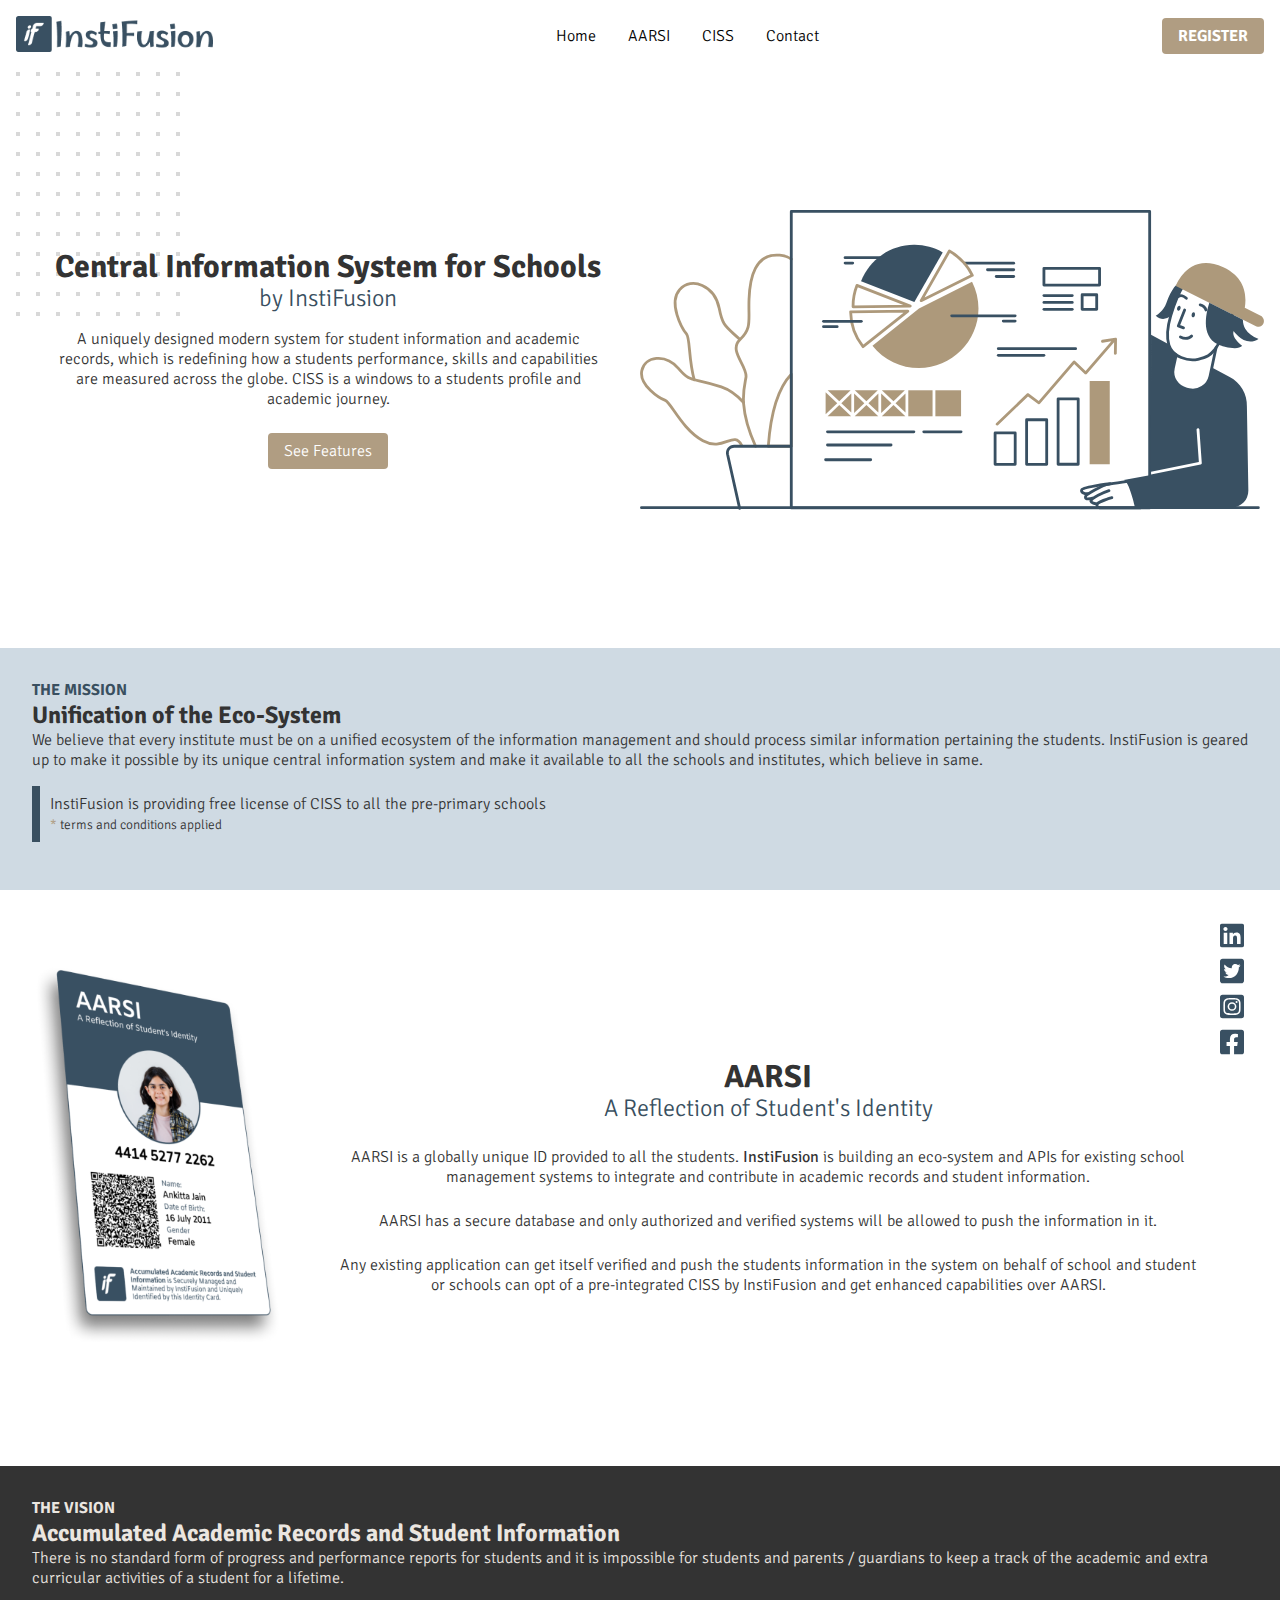
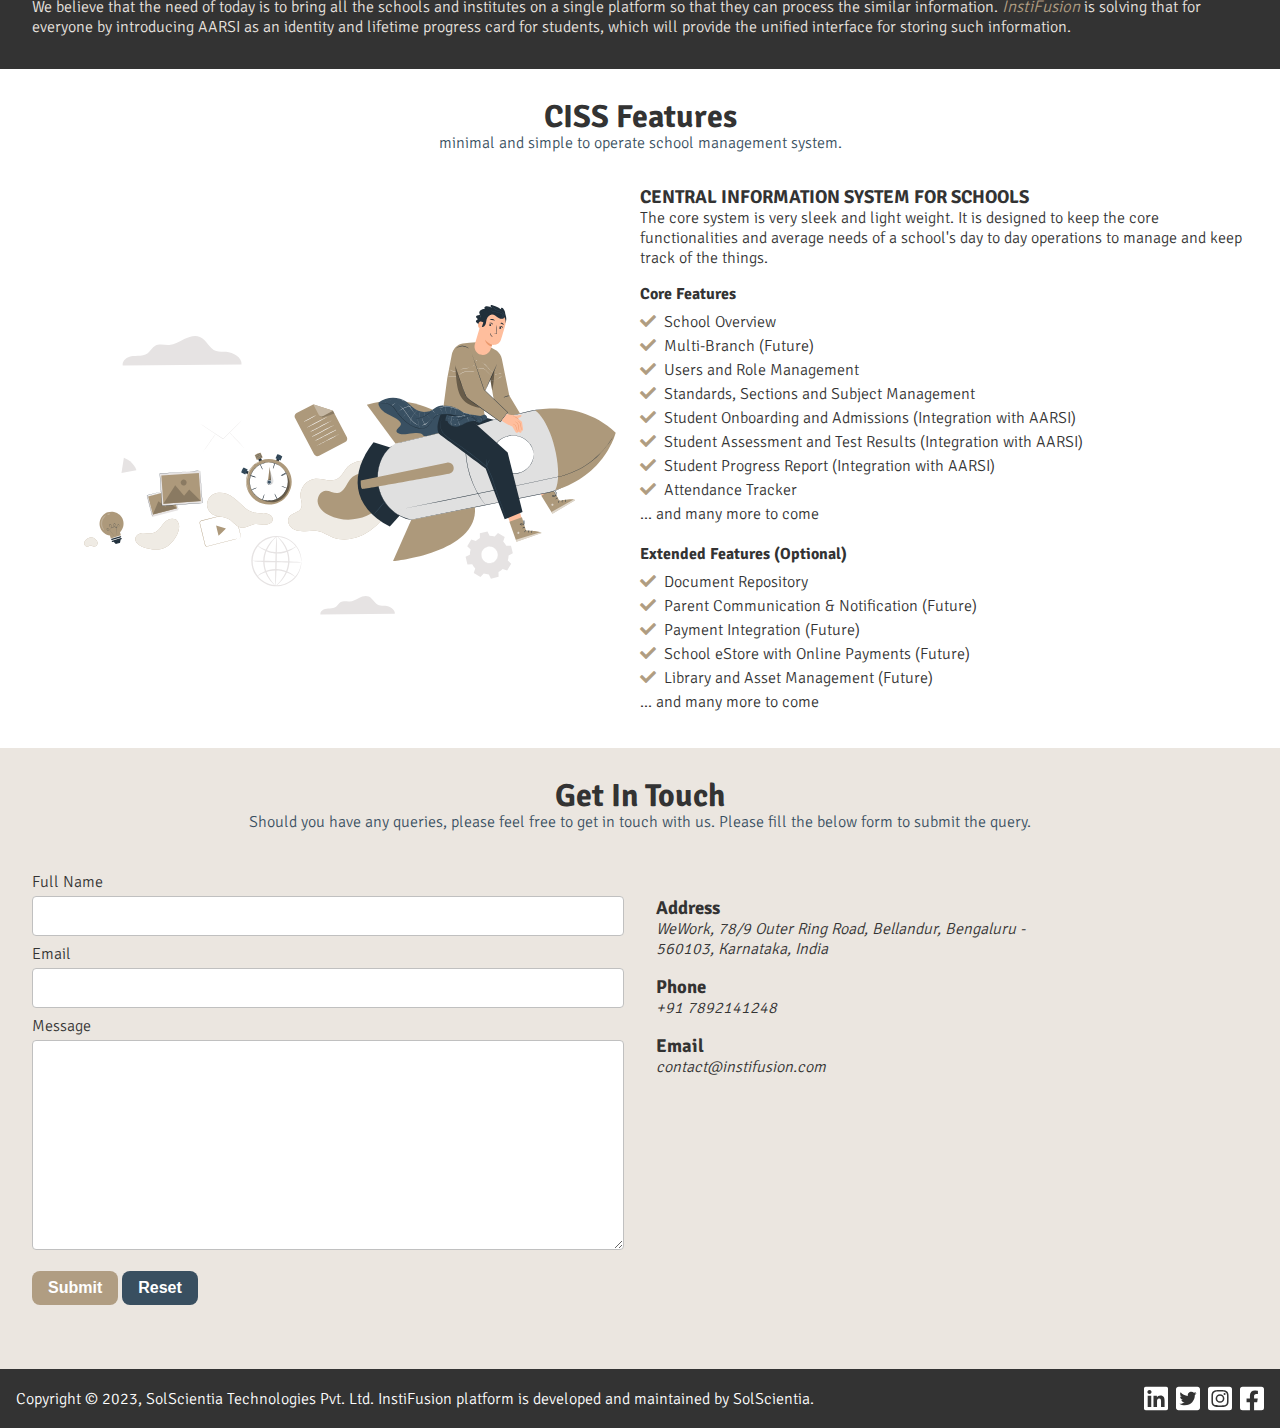
==== commit b4f9920c: "updated site contents" ====
--- a/index.html
+++ b/index.html
@@ -51,7 +51,7 @@
   <header>
     <div class="logo">
       <img src="assets/instifusion-logo-text-theme.png" width="264" height="48" alt="logo" class="full">
-      <img src="assets/instifusion-logo-theme.png" width="264" height="48" alt="logo" class="small">
+      <!-- <img src="assets/instifusion-logo-theme.png" width="264" height="48" alt="logo" class="small"> -->
     </div>
     <nav>
       <ul>
@@ -70,7 +70,7 @@
       </ul>
     </nav>
     <div class="actions">
-      <a href="https://portal.integration-srv.instifusion.com/auth/signup">Register Now</a>
+      <a href="https://portal.integration-srv.instifusion.com/auth/signup">Register</a>
     </div>
   </header>
   <main>
--- a/styles/main.min.css
+++ b/styles/main.min.css
@@ -108,12 +108,6 @@
   width: auto;
   height: 2.25rem;
 }
-header > .logo > img.full {
-  display: block;
-}
-header > .logo > img.small {
-  display: none;
-}
 header > nav > ul {
   display: flex;
   gap: 2rem;
--- a/styles/mobile.min.css
+++ b/styles/mobile.min.css
@@ -1,9 +1,9 @@
 @media (max-width: calc(28rem - 1px)) {
-  header > .logo > img.full {
-    display: none;
+  header > .actions {
+    padding-inline-start: 0;
   }
-  header > .logo > img.small {
-    display: block;
+  header > .logo {
+    padding-inline-end: 0;
   }
 }
 @media (max-width: calc(48rem - 1px)) {
